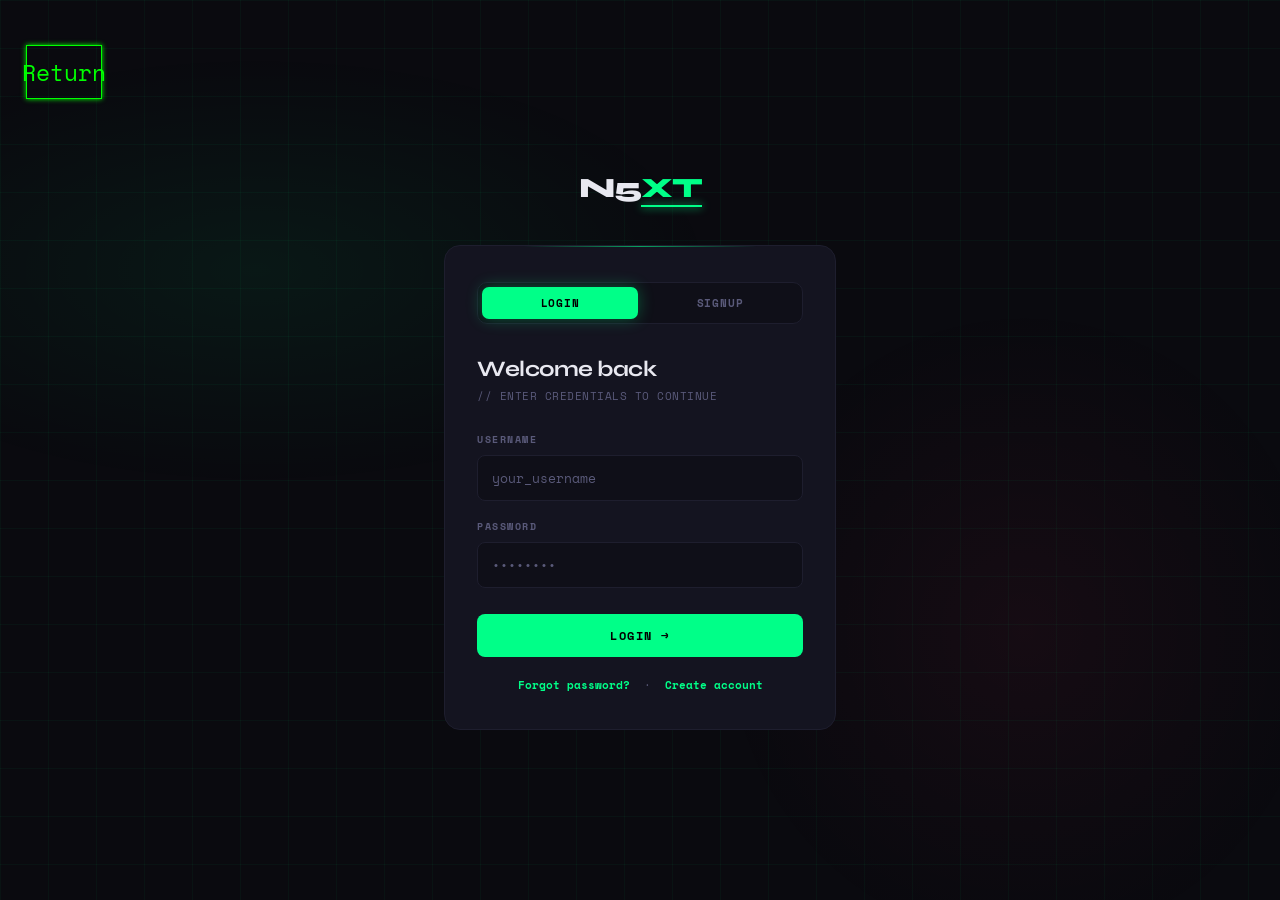
==== Login.html @ 4fb122b1 "code-1" ====
<!DOCTYPE html>
<html lang="en">
  <head>
    <meta charset="UTF-8"/>
    <meta name="viewport" content="width=device-width, initial-scale=1.0"/>
    <title>N5XT — Login</title>
    <link rel="stylesheet" href="Login/style.css"/>
  </head>
  <body>

    <div class="wrapper">
      <div class="logo">N5<span>XT</span></div>

      <div class="card" id="mainCard">

        <!-- TABS -->
        <div class="tabs" id="mainTabs">
          <button class="tab active" onclick="switchTabAndSwitch('login')">LOGIN</button>
          <button class="tab" onclick="switchTabAndSwitch('signup')">SIGNUP</button>
        </div>

        <!-- ═══════════ LOGIN ═══════════ -->
        <div class="page active" id="page-login">
          <div class="card-title">Welcome back</div>
          <div class="card-sub">// ENTER CREDENTIALS TO CONTINUE</div>

          <div class="field">
            <label>Username</label>
            <input type="text" id="login-user" placeholder="your_username" autocomplete="username"/>
          </div>
          <div class="field">
            <label>Password</label>
            <input type="password" id="login-pass" placeholder="••••••••" autocomplete="current-password"/>
          </div>

          <button class="btn" onclick="doLogin(this)">LOGIN →</button>

          <div class="link-row">
            <a onclick="switchPage('otp')">Forgot password?</a>
            &nbsp;·&nbsp;
            <a onclick="switchTabAndSwitch('signup')">Create account</a>
          </div>
        </div>

        <!-- ═══════════ SIGNUP ═══════════ -->
        <div class="page" id="page-signup">
          <div class="card-title">Create account</div>
          <div class="card-sub">// JOIN THE LEADERBOARD</div>

          <div class="field">
            <label>Username</label>
            <input type="text" id="su-user" placeholder="cool_username"/>
          </div>
          <div class="field">
            <label>Email</label>
            <input type="email" id="su-email" placeholder="you@example.com"/>
          </div>
          <div class="field">
            <label>Password</label>
            <input type="password" id="su-pass" placeholder="••••••••"
                  oninput="updateStrength(this.value)"/>
            <div class="strength-bar">
              <div class="strength-seg" id="seg1"></div>
              <div class="strength-seg" id="seg2"></div>
              <div class="strength-seg" id="seg3"></div>
              <div class="strength-seg" id="seg4"></div>
            </div>
            <div class="strength-label" id="strength-label">Type a password</div>
          </div>

          <button class="btn" onclick="doSignup(this)">CREATE ACCOUNT →</button>

          <div class="link-row">
            Already have an account? <a onclick="switchTabAndSwitch('login')">Log in</a>
          </div>
        </div>

        <!-- ═══════════ FORGOT PASSWORD — Email + OTP ═══════════ -->
        <div class="page" id="page-otp">
          <div class="card-title">Verify identity</div>
          <div class="card-sub">// RESET YOUR PASSWORD</div>

          <div class="field">
            <label>Email address</label>
            <input type="email" id="otp-email" placeholder="you@example.com"/>
          </div>

          <button class="btn btn-ghost" style="margin-bottom:8px" onclick="sendOtp(this)">
            SEND OTP →
          </button>

          <div class="divider">ENTER CODE</div>

          <p class="otp-hint">Enter the 6-digit code sent to your email</p>
          <div class="otp-group" id="otpInputs">
            <input type="text" maxlength="1"
                  oninput="otpNext(this,0,'otpInputs')" onkeydown="otpBack(event,0,'otpInputs')"/>
            <input type="text" maxlength="1"
                  oninput="otpNext(this,1,'otpInputs')" onkeydown="otpBack(event,1,'otpInputs')"/>
            <input type="text" maxlength="1"
                  oninput="otpNext(this,2,'otpInputs')" onkeydown="otpBack(event,2,'otpInputs')"/>
            <input type="text" maxlength="1"
                  oninput="otpNext(this,3,'otpInputs')" onkeydown="otpBack(event,3,'otpInputs')"/>
            <input type="text" maxlength="1"
                  oninput="otpNext(this,4,'otpInputs')" onkeydown="otpBack(event,4,'otpInputs')"/>
            <input type="text" maxlength="1"
                  oninput="otpNext(this,5,'otpInputs')" onkeydown="otpBack(event,5,'otpInputs')"/>
          </div>

          <button class="btn" onclick="verifyOtp(this)">VERIFY CODE →</button>

          <div class="resend-row">
            Didn't get it?
            <button class="resend-btn" id="forgotResendBtn" onclick="resendForgotOtp()" disabled>
              Resend in <span id="countdown">60</span>s
            </button>
          </div>

          <div class="link-row"><a onclick="switchPage('login')">← Back to login</a></div>
        </div>

        <!-- ═══════════ CHANGE PASSWORD ═══════════ -->
        <div class="page" id="page-changepass">
          <div class="card-title">New password</div>
          <div class="card-sub">// SET YOUR NEW CREDENTIALS</div>

          <div class="field">
            <label>New password</label>
            <input type="password" id="cp-new" placeholder="••••••••"
                  oninput="updateStrength2(this.value)"/>
            <div class="strength-bar">
              <div class="strength-seg" id="cseg1"></div>
              <div class="strength-seg" id="cseg2"></div>
              <div class="strength-seg" id="cseg3"></div>
              <div class="strength-seg" id="cseg4"></div>
            </div>
            <div class="strength-label" id="cstrength-label">Type a password</div>
          </div>
          <div class="field">
            <label>Confirm password</label>
            <input type="password" id="cp-confirm" placeholder="••••••••"/>
          </div>

          <button class="btn" onclick="doChangePass(this)">UPDATE PASSWORD →</button>
          <div class="link-row"><a onclick="switchPage('login')">← Cancel</a></div>
        </div>

      </div><!-- /card -->
    </div><!-- /wrapper -->

    <!-- ═══════════ OTP POPUP MODAL (login & signup) ═══════════ -->
    <div class="modal-backdrop" id="modal-backdrop">
      <div class="modal">
        <button class="modal-close" onclick="closeOtpModal()">✕ ESC</button>

        <div class="modal-icon">🔐</div>
        <div class="modal-title">Check your email</div>
        <p class="modal-sub">
          We sent a 6-digit code to<br/>
          <span id="modal-email-display"></span>
        </p>

        <div class="otp-group" id="modalOtpInputs">
          <input type="text" maxlength="1"
                oninput="otpNext(this,0,'modalOtpInputs')" onkeydown="otpBack(event,0,'modalOtpInputs')"/>
          <input type="text" maxlength="1"
                oninput="otpNext(this,1,'modalOtpInputs')" onkeydown="otpBack(event,1,'modalOtpInputs')"/>
          <input type="text" maxlength="1"
                oninput="otpNext(this,2,'modalOtpInputs')" onkeydown="otpBack(event,2,'modalOtpInputs')"/>
          <input type="text" maxlength="1"
                oninput="otpNext(this,3,'modalOtpInputs')" onkeydown="otpBack(event,3,'modalOtpInputs')"/>
          <input type="text" maxlength="1"
                oninput="otpNext(this,4,'modalOtpInputs')" onkeydown="otpBack(event,4,'modalOtpInputs')"/>
          <input type="text" maxlength="1"
                oninput="otpNext(this,5,'modalOtpInputs')" onkeydown="otpBack(event,5,'modalOtpInputs')"/>
        </div>

        <button class="btn" onclick="verifyModalOtp(this)">VERIFY & CONTINUE →</button>

        <div class="modal-resend">
          Didn't get it?
          <button id="modal-resend-btn" onclick="modalResendOtp()" disabled>
            Resend in <span id="modal-countdown">60</span>s
          </button>
        </div>
      </div>
    </div>

      <!-- TOAST -->
      <div class="toast" id="toast">
        <div class="toast-dot"></div>
        <span id="toast-msg"></span>
      </div>

      <div class="return" id="return" onclick="window.location.href = 'index.html'">Return</div>
    <script src="Login/script.js"></script>
  </body>
</html>
---- Login/style.css ----
@import url('https://fonts.googleapis.com/css2?family=Syne:wght@400;600;700;800&family=Space+Mono:wght@400;700&display=swap');

:root {
  --bg: #0a0a0f;
  --surface: #12121a;
  --border: #1e1e2e;
  --accent: #00ff88;
  --accent2: #ff3366;
  --text: #e8e8f0;
  --muted: #5a5a7a;
  --input-bg: #0f0f18;
  --card: #141420;
  --overlay: rgba(5, 5, 10, 0.85);
}

* { margin: 0; padding: 0; box-sizing: border-box; }

body {
  font-family: 'Space Mono', monospace;
  background: var(--bg);
  color: var(--text);
  min-height: 100vh;
  display: flex;
  align-items: center;
  justify-content: center;
  overflow: hidden;
  position: relative;
}

/* Animated grid background */
body::before {
  content: '';
  position: fixed;
  inset: 0;
  background-image:
    linear-gradient(rgba(0,255,136,0.04) 1px, transparent 1px),
    linear-gradient(90deg, rgba(0,255,136,0.04) 1px, transparent 1px);
  background-size: 48px 48px;
  animation: gridScroll 20s linear infinite;
  pointer-events: none;
  z-index: 0;
}

/* Glow orbs */
body::after {
  content: '';
  position: fixed;
  inset: 0;
  background:
    radial-gradient(ellipse 60% 40% at 20% 30%, rgba(0,255,136,0.06) 0%, transparent 60%),
    radial-gradient(ellipse 40% 60% at 80% 70%, rgba(255,51,102,0.05) 0%, transparent 60%);
  pointer-events: none;
  z-index: 0;
}

@keyframes gridScroll {
  from { background-position: 0 0; }
  to   { background-position: 48px 48px; }
}

/* ===== WRAPPER ===== */
.wrapper {
  position: relative;
  z-index: 1;
  width: 100%;
  max-width: 440px;
  padding: 24px;
}

/* ===== LOGO ===== */
.logo {
  font-family: 'Syne', sans-serif;
  font-weight: 800;
  font-size: 28px;
  letter-spacing: -1px;
  margin-bottom: 40px;
  text-align: center;
}

.logo span {
  color: var(--accent);
  position: relative;
}

.logo span::after {
  content: '';
  position: absolute;
  bottom: -2px; left: 0; right: 0;
  height: 2px;
  background: var(--accent);
  box-shadow: 0 0 8px var(--accent);
}

/* ===== CARD ===== */
.card {
  background: var(--card);
  border: 1px solid var(--border);
  border-radius: 16px;
  padding: 36px 32px;
  position: relative;
  overflow: hidden;
  animation: cardIn 0.4s cubic-bezier(0.16, 1, 0.3, 1) both;
}

.card::before {
  content: '';
  position: absolute;
  top: 0; left: 20%; right: 20%;
  height: 1px;
  background: linear-gradient(90deg, transparent, var(--accent), transparent);
  opacity: 0.6;
}

@keyframes cardIn {
  from { opacity: 0; transform: translateY(20px) scale(0.97); }
  to   { opacity: 1; transform: translateY(0) scale(1); }
}

.card-title {
  font-family: 'Syne', sans-serif;
  font-size: 22px;
  font-weight: 700;
  margin-bottom: 6px;
  letter-spacing: -0.5px;
}

.card-sub {
  font-size: 11px;
  color: var(--muted);
  margin-bottom: 28px;
  letter-spacing: 0.5px;
}

/* ===== TABS ===== */
.tabs {
  display: flex;
  gap: 4px;
  margin-bottom: 32px;
  background: var(--input-bg);
  border: 1px solid var(--border);
  border-radius: 10px;
  padding: 4px;
}

.tab {
  flex: 1;
  padding: 8px 0;
  text-align: center;
  font-family: 'Space Mono', monospace;
  font-size: 11px;
  font-weight: 700;
  letter-spacing: 0.8px;
  border-radius: 7px;
  cursor: pointer;
  transition: all 0.25s ease;
  border: none;
  background: transparent;
  color: var(--muted);
}

.tab.active {
  background: var(--accent);
  color: #000;
  box-shadow: 0 0 16px rgba(0,255,136,0.3);
}

/* ===== PAGES ===== */
.page { display: none; }
.page.active { display: block; animation: fadeSlide 0.3s ease both; }

@keyframes fadeSlide {
  from { opacity: 0; transform: translateX(10px); }
  to   { opacity: 1; transform: translateX(0); }
}

/* ===== FIELDS ===== */
.field { margin-bottom: 18px; }

label {
  display: block;
  font-size: 10px;
  font-weight: 700;
  letter-spacing: 1.5px;
  color: var(--muted);
  margin-bottom: 8px;
  text-transform: uppercase;
}

input {
  width: 100%;
  background: var(--input-bg);
  border: 1px solid var(--border);
  border-radius: 8px;
  padding: 12px 14px;
  font-family: 'Space Mono', monospace;
  font-size: 13px;
  color: var(--text);
  outline: none;
  transition: border-color 0.2s, box-shadow 0.2s;
}

input:focus {
  border-color: var(--accent);
  box-shadow: 0 0 0 3px rgba(0,255,136,0.08);
}

input::placeholder { color: var(--muted); }

/* ===== BUTTON ===== */
.btn {
  width: 100%;
  padding: 13px;
  background: var(--accent);
  color: #000;
  border: none;
  border-radius: 8px;
  font-family: 'Space Mono', monospace;
  font-size: 12px;
  font-weight: 700;
  letter-spacing: 1.5px;
  cursor: pointer;
  transition: all 0.2s ease;
  margin-top: 8px;
  position: relative;
  overflow: hidden;
}

.btn::after {
  content: '';
  position: absolute;
  inset: 0;
  background: white;
  opacity: 0;
  transition: opacity 0.15s;
}

.btn:hover { box-shadow: 0 0 24px rgba(0,255,136,0.4); transform: translateY(-1px); }
.btn:hover::after { opacity: 0.08; }
.btn:active { transform: translateY(0); }

.btn-ghost {
  background: transparent;
  color: var(--accent);
  border: 1px solid var(--border);
}
.btn-ghost:hover { border-color: var(--accent); box-shadow: 0 0 16px rgba(0,255,136,0.15); }

.btn.loading { pointer-events: none; opacity: 0.7; }
.btn.loading::before {
  content: '';
  display: inline-block;
  width: 10px; height: 10px;
  border: 2px solid #000;
  border-top-color: transparent;
  border-radius: 50%;
  animation: spin 0.6s linear infinite;
  margin-right: 8px;
  vertical-align: middle;
}

.btn-ghost.loading::before { border-color: var(--accent); border-top-color: transparent; }

@keyframes spin { to { transform: rotate(360deg); } }

/* ===== LINKS ===== */
.link-row {
  margin-top: 20px;
  text-align: center;
  font-size: 11px;
  color: var(--muted);
}

.link-row a {
  color: var(--accent);
  text-decoration: none;
  cursor: pointer;
  font-weight: 700;
}

.link-row a:hover { text-shadow: 0 0 8px var(--accent); }

/* ===== DIVIDER ===== */
.divider {
  display: flex;
  align-items: center;
  gap: 12px;
  margin: 20px 0;
  color: var(--muted);
  font-size: 10px;
  letter-spacing: 1px;
}
.divider::before, .divider::after {
  content: '';
  flex: 1;
  height: 1px;
  background: var(--border);
}

/* ===== PASSWORD STRENGTH ===== */
.strength-bar {
  display: flex;
  gap: 4px;
  margin-top: 8px;
}
.strength-seg {
  flex: 1;
  height: 3px;
  border-radius: 2px;
  background: var(--border);
  transition: background 0.3s;
}
.strength-seg.weak   { background: var(--accent2); }
.strength-seg.medium { background: #ffaa00; }
.strength-seg.strong { background: var(--accent); }

.strength-label {
  font-size: 10px;
  color: var(--muted);
  margin-top: 4px;
  letter-spacing: 0.5px;
}

/* ===== OTP INLINE (forgot pw page) ===== */
.otp-hint {
  text-align: center;
  font-size: 11px;
  color: var(--muted);
  margin-bottom: 8px;
  line-height: 1.6;
}

.otp-group {
  display: flex;
  gap: 10px;
  justify-content: center;
  margin: 20px 0;
}

.otp-group input {
  width: 52px;
  height: 60px;
  text-align: center;
  font-size: 22px;
  font-weight: 700;
  padding: 0;
  border-radius: 10px;
}

.resend-row {
  text-align: center;
  margin-top: 16px;
  font-size: 11px;
  color: var(--muted);
}
.resend-btn {
  background: none;
  border: none;
  color: var(--accent);
  cursor: pointer;
  font-family: 'Space Mono', monospace;
  font-size: 11px;
  font-weight: 700;
  padding: 0;
}
.resend-btn:disabled { color: var(--muted); cursor: not-allowed; }
#countdown { font-weight: 700; color: var(--accent); }

/* ===== OTP POPUP MODAL ===== */
.modal-backdrop {
  position: fixed;
  inset: 0;
  background: var(--overlay);
  backdrop-filter: blur(6px);
  -webkit-backdrop-filter: blur(6px);
  z-index: 200;
  display: flex;
  align-items: center;
  justify-content: center;
  opacity: 0;
  pointer-events: none;
  transition: opacity 0.3s ease;
}

.modal-backdrop.open {
  opacity: 1;
  pointer-events: all;
}

.modal {
  background: var(--card);
  border: 1px solid var(--border);
  border-radius: 20px;
  padding: 36px 32px;
  width: 100%;
  max-width: 380px;
  position: relative;
  transform: translateY(24px) scale(0.96);
  transition: transform 0.35s cubic-bezier(0.16, 1, 0.3, 1);
  overflow: hidden;
}

.modal::before {
  content: '';
  position: absolute;
  top: 0; left: 15%; right: 15%;
  height: 1px;
  background: linear-gradient(90deg, transparent, var(--accent), transparent);
  opacity: 0.7;
}

.modal-backdrop.open .modal {
  transform: translateY(0) scale(1);
}

.modal-close {
  position: absolute;
  top: 14px; right: 16px;
  background: none;
  border: 1px solid var(--border);
  border-radius: 6px;
  color: var(--muted);
  font-family: 'Space Mono', monospace;
  font-size: 11px;
  padding: 4px 8px;
  cursor: pointer;
  transition: all 0.2s;
}
.modal-close:hover { border-color: var(--accent2); color: var(--accent2); }

.modal-icon {
  width: 48px; height: 48px;
  border: 1px solid var(--border);
  border-radius: 12px;
  display: flex;
  align-items: center;
  justify-content: center;
  margin: 0 auto 18px;
  font-size: 22px;
  background: var(--input-bg);
}

.modal-title {
  font-family: 'Syne', sans-serif;
  font-size: 20px;
  font-weight: 700;
  text-align: center;
  margin-bottom: 6px;
  letter-spacing: -0.3px;
}

.modal-sub {
  font-size: 11px;
  color: var(--muted);
  text-align: center;
  margin-bottom: 24px;
  line-height: 1.7;
  letter-spacing: 0.3px;
}

.modal-sub span {
  color: var(--accent);
  font-weight: 700;
}

/* OTP inputs inside modal */
.modal .otp-group input {
  width: 46px;
  height: 54px;
  font-size: 20px;
}

.modal-resend {
  text-align: center;
  margin-top: 14px;
  font-size: 11px;
  color: var(--muted);
}
.modal-resend button {
  background: none;
  border: none;
  color: var(--accent);
  cursor: pointer;
  font-family: 'Space Mono', monospace;
  font-size: 11px;
  font-weight: 700;
  padding: 0;
}
.modal-resend button:disabled { color: var(--muted); cursor: not-allowed; }

/* shake animation for wrong OTP */
@keyframes shake {
  0%,100% { transform: translateX(0); }
  20%      { transform: translateX(-8px); }
  40%      { transform: translateX(8px); }
  60%      { transform: translateX(-6px); }
  80%      { transform: translateX(6px); }
}
.shake { animation: shake 0.4s ease; }

/* success pulse */
@keyframes successPulse {
  0%   { box-shadow: 0 0 0 0 rgba(0,255,136,0.4); }
  70%  { box-shadow: 0 0 0 10px rgba(0,255,136,0); }
  100% { box-shadow: 0 0 0 0 rgba(0,255,136,0); }
}
.otp-success { animation: successPulse 0.6s ease; border-color: var(--accent) !important; }

/* ===== TOAST ===== */
.toast {
  position: fixed;
  bottom: 28px;
  right: 28px;
  background: var(--card);
  border: 1px solid var(--border);
  border-radius: 10px;
  padding: 14px 20px;
  font-size: 12px;
  display: flex;
  align-items: center;
  gap: 10px;
  transform: translateY(80px);
  opacity: 0;
  transition: all 0.35s cubic-bezier(0.16, 1, 0.3, 1);
  z-index: 300;
  max-width: 320px;
}

.return{
  background-color: transparent;
  position:absolute;
  color:rgb(0, 255, 0);
  left:2%;
  top:5%;
  font-size: 2.5vh;
  height:6%;
  width:6%;
  border:1px solid rgb(0, 255, 0);
  box-shadow: 0px 0px 5px rgb(0, 255, 0);
  display: flex;
  justify-content: center; 
  align-items: center;
  cursor:pointer;
  transition:0.2s;
}

.return:hover{
  color:var(--bg);
  background-color: rgb(0, 255, 0);
  box-shadow: 0px 0px 20px rgb(0, 255, 0);
}

.toast.show { transform: translateY(0); opacity: 1; }
.toast.success { border-color: var(--accent); }
.toast.error   { border-color: var(--accent2); }

.toast-dot {
  width: 8px; height: 8px;
  border-radius: 50%;
  flex-shrink: 0;
}

.toast.success .toast-dot { background: var(--accent); box-shadow: 0 0 8px var(--accent); }
.toast.error   .toast-dot { background: var(--accent2); box-shadow: 0 0 8px var(--accent2); }
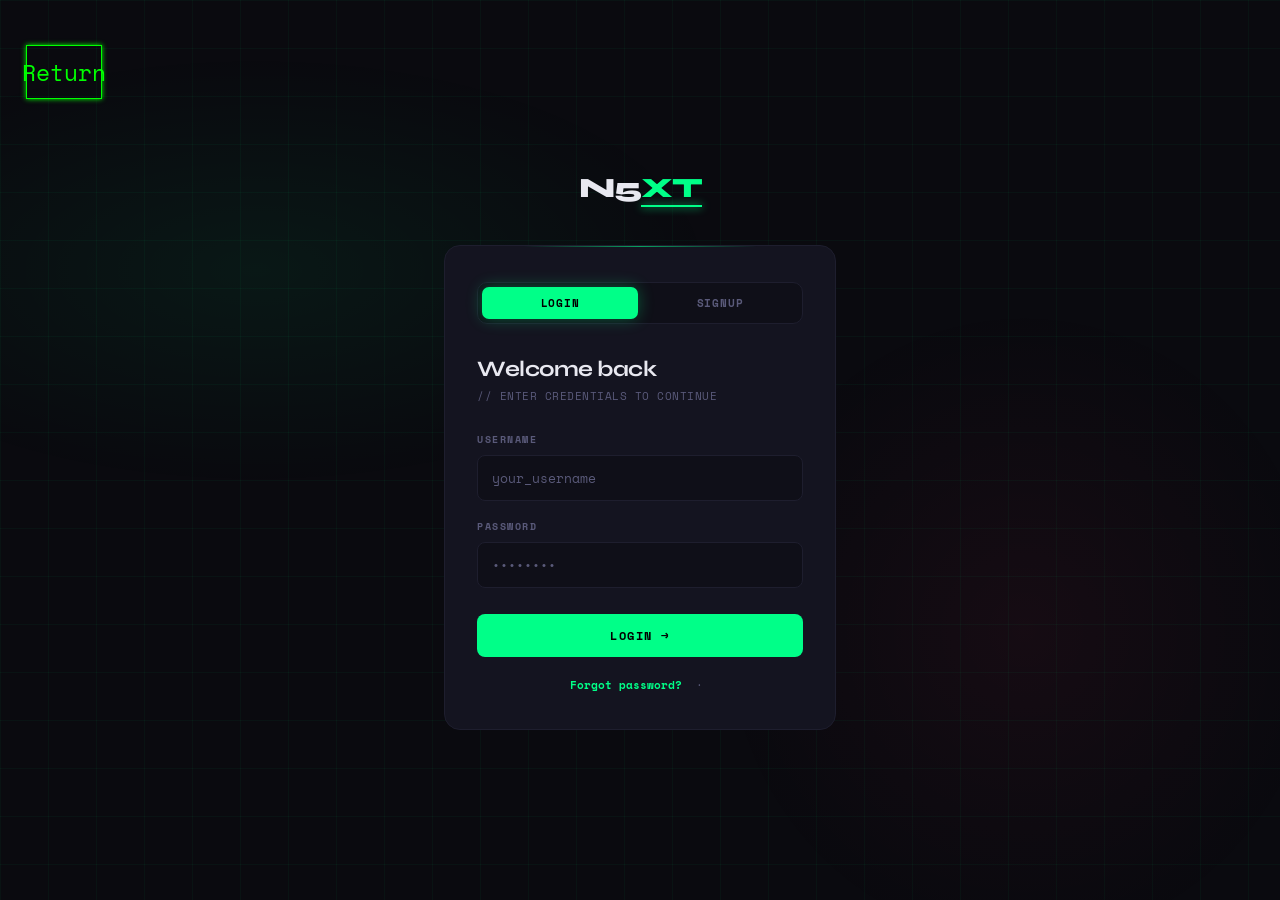
==== commit adf90b70: "next" ====
--- a/Login.html
+++ b/Login.html
@@ -38,7 +38,6 @@
           <div class="link-row">
             <a onclick="switchPage('otp')">Forgot password?</a>
             &nbsp;·&nbsp;
-            <a onclick="switchTabAndSwitch('signup')">Create account</a>
           </div>
         </div>
 
@@ -94,17 +93,17 @@
           <p class="otp-hint">Enter the 6-digit code sent to your email</p>
           <div class="otp-group" id="otpInputs">
             <input type="text" maxlength="1"
-                  oninput="otpNext(this,0,'otpInputs')" onkeydown="otpBack(event,0,'otpInputs')"/>
+                  oninput="otpNext(this,0,'otpInputs')" onkeydown="otpBack(event,0,'otpInputs')" onpaste="handleOtpPaste(event,'otpInputs')"/>
             <input type="text" maxlength="1"
-                  oninput="otpNext(this,1,'otpInputs')" onkeydown="otpBack(event,1,'otpInputs')"/>
+                  oninput="otpNext(this,1,'otpInputs')" onkeydown="otpBack(event,1,'otpInputs')" onpaste="handleOtpPaste(event,'otpInputs')"/>
             <input type="text" maxlength="1"
-                  oninput="otpNext(this,2,'otpInputs')" onkeydown="otpBack(event,2,'otpInputs')"/>
+                  oninput="otpNext(this,2,'otpInputs')" onkeydown="otpBack(event,2,'otpInputs')" onpaste="handleOtpPaste(event,'otpInputs')"/>
             <input type="text" maxlength="1"
-                  oninput="otpNext(this,3,'otpInputs')" onkeydown="otpBack(event,3,'otpInputs')"/>
+                  oninput="otpNext(this,3,'otpInputs')" onkeydown="otpBack(event,3,'otpInputs')" onpaste="handleOtpPaste(event,'otpInputs')"/>
             <input type="text" maxlength="1"
-                  oninput="otpNext(this,4,'otpInputs')" onkeydown="otpBack(event,4,'otpInputs')"/>
+                  oninput="otpNext(this,4,'otpInputs')" onkeydown="otpBack(event,4,'otpInputs')" onpaste="handleOtpPaste(event,'otpInputs')"/>
             <input type="text" maxlength="1"
-                  oninput="otpNext(this,5,'otpInputs')" onkeydown="otpBack(event,5,'otpInputs')"/>
+                  oninput="otpNext(this,5,'otpInputs')" onkeydown="otpBack(event,5,'otpInputs')" onpaste="handleOtpPaste(event,'otpInputs')"/>
           </div>
 
           <button class="btn" onclick="verifyOtp(this)">VERIFY CODE →</button>
@@ -162,17 +161,17 @@
 
         <div class="otp-group" id="modalOtpInputs">
           <input type="text" maxlength="1"
-                oninput="otpNext(this,0,'modalOtpInputs')" onkeydown="otpBack(event,0,'modalOtpInputs')"/>
+                oninput="otpNext(this,0,'modalOtpInputs')" onkeydown="otpBack(event,0,'modalOtpInputs')" onpaste="handleOtpPaste(event,'modalOtpInputs')"/>
           <input type="text" maxlength="1"
-                oninput="otpNext(this,1,'modalOtpInputs')" onkeydown="otpBack(event,1,'modalOtpInputs')"/>
+                oninput="otpNext(this,1,'modalOtpInputs')" onkeydown="otpBack(event,1,'modalOtpInputs')" onpaste="handleOtpPaste(event,'modalOtpInputs')"/>
           <input type="text" maxlength="1"
-                oninput="otpNext(this,2,'modalOtpInputs')" onkeydown="otpBack(event,2,'modalOtpInputs')"/>
+                oninput="otpNext(this,2,'modalOtpInputs')" onkeydown="otpBack(event,2,'modalOtpInputs')" onpaste="handleOtpPaste(event,'modalOtpInputs')"/>
           <input type="text" maxlength="1"
-                oninput="otpNext(this,3,'modalOtpInputs')" onkeydown="otpBack(event,3,'modalOtpInputs')"/>
+                oninput="otpNext(this,3,'modalOtpInputs')" onkeydown="otpBack(event,3,'modalOtpInputs')" onpaste="handleOtpPaste(event,'modalOtpInputs')"/>
           <input type="text" maxlength="1"
-                oninput="otpNext(this,4,'modalOtpInputs')" onkeydown="otpBack(event,4,'modalOtpInputs')"/>
+                oninput="otpNext(this,4,'modalOtpInputs')" onkeydown="otpBack(event,4,'modalOtpInputs')" onpaste="handleOtpPaste(event,'modalOtpInputs')"/>
           <input type="text" maxlength="1"
-                oninput="otpNext(this,5,'modalOtpInputs')" onkeydown="otpBack(event,5,'modalOtpInputs')"/>
+                oninput="otpNext(this,5,'modalOtpInputs')" onkeydown="otpBack(event,5,'modalOtpInputs')" onpaste="handleOtpPaste(event,'modalOtpInputs')"/>
         </div>
 
         <button class="btn" onclick="verifyModalOtp(this)">VERIFY & CONTINUE →</button>
